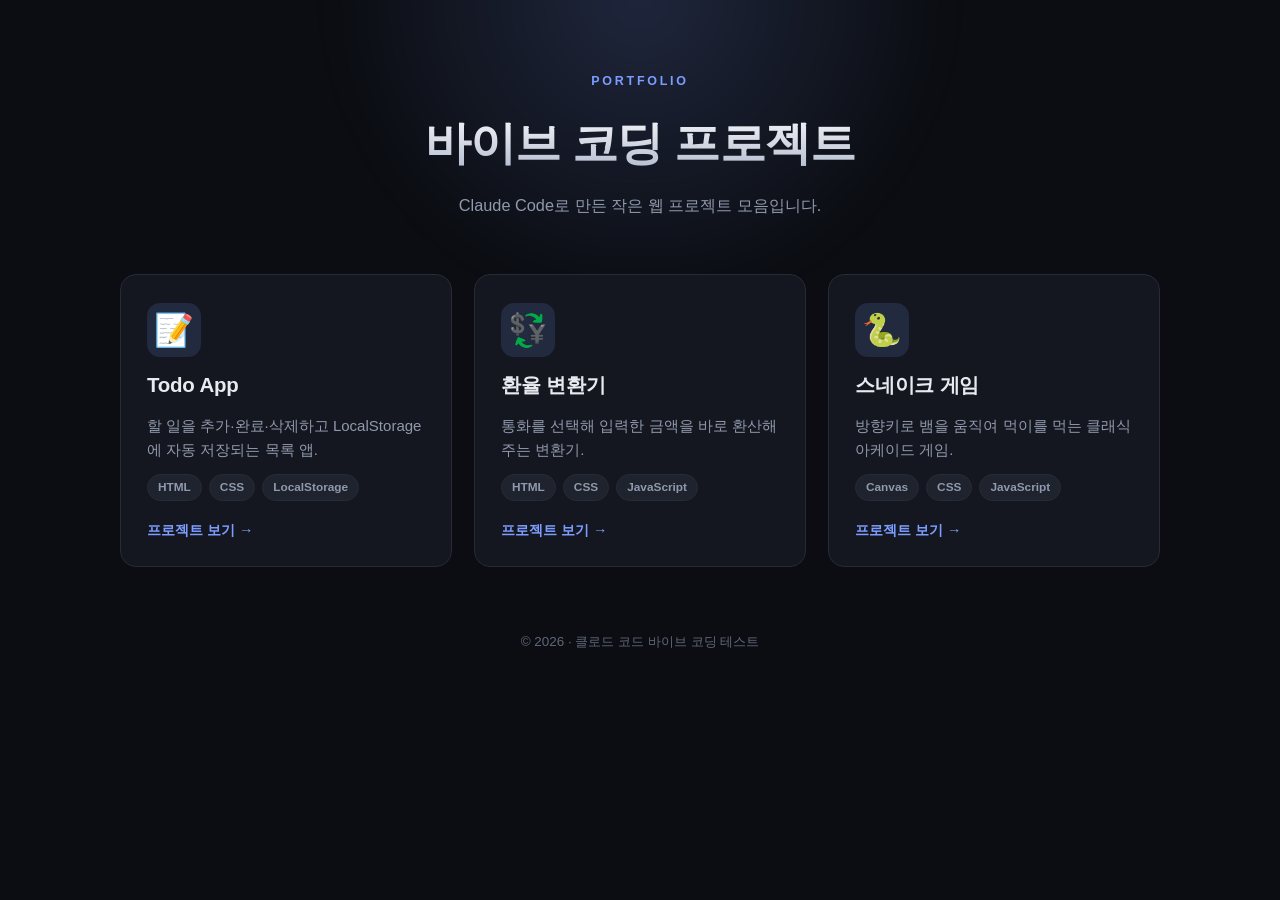
==== index.html @ dca4a6d1 "Initial commit: My portfolio with 3 projects Co-Authored-By: Claude Opus 5 (1M context) <noreply@ant" ====
<!DOCTYPE html>
<html lang="ko">
<head>
  <meta charset="UTF-8">
  <meta name="viewport" content="width=device-width, initial-scale=1.0">
  <title>My Portfolio</title>
  <link rel="stylesheet" href="style.css">
</head>
<body>
  <div class="glow"></div>

  <header class="header">
    <p class="eyebrow">PORTFOLIO</p>
    <h1 class="title">바이브 코딩 프로젝트</h1>
    <p class="subtitle">Claude Code로 만든 작은 웹 프로젝트 모음입니다.</p>
  </header>

  <main class="grid">
    <article class="card" data-link="My-todo-app/index.html" tabindex="0" role="link"
             aria-label="Todo App 프로젝트 열기">
      <div class="card-icon">📝</div>
      <h2 class="card-title">Todo App</h2>
      <p class="card-desc">할 일을 추가·완료·삭제하고 LocalStorage에 자동 저장되는 목록 앱.</p>
      <ul class="tags">
        <li>HTML</li>
        <li>CSS</li>
        <li>LocalStorage</li>
      </ul>
      <span class="card-cta">프로젝트 보기 <span aria-hidden="true">→</span></span>
    </article>

    <article class="card" data-link="fxconveter/index.html" tabindex="0" role="link"
             aria-label="환율 변환기 프로젝트 열기">
      <div class="card-icon">💱</div>
      <h2 class="card-title">환율 변환기</h2>
      <p class="card-desc">통화를 선택해 입력한 금액을 바로 환산해주는 변환기.</p>
      <ul class="tags">
        <li>HTML</li>
        <li>CSS</li>
        <li>JavaScript</li>
      </ul>
      <span class="card-cta">프로젝트 보기 <span aria-hidden="true">→</span></span>
    </article>

    <article class="card" data-link="Snake game/index.html" tabindex="0" role="link"
             aria-label="스네이크 게임 프로젝트 열기">
      <div class="card-icon">🐍</div>
      <h2 class="card-title">스네이크 게임</h2>
      <p class="card-desc">방향키로 뱀을 움직여 먹이를 먹는 클래식 아케이드 게임.</p>
      <ul class="tags">
        <li>Canvas</li>
        <li>CSS</li>
        <li>JavaScript</li>
      </ul>
      <span class="card-cta">프로젝트 보기 <span aria-hidden="true">→</span></span>
    </article>
  </main>

  <footer class="footer">
    <p>© 2026 · 클로드 코드 바이브 코딩 테스트</p>
  </footer>

  <script src="main.js"></script>
</body>
</html>
---- style.css ----
:root {
  --bg: #0b0d12;
  --surface: #14171f;
  --surface-hover: #1a1f2a;
  --border: #262b36;
  --border-hover: #3a4457;
  --text: #e8eaf0;
  --text-dim: #9099ad;
  --accent: #7c9cff;
  --accent-soft: rgba(124, 156, 255, 0.14);
}

* {
  margin: 0;
  padding: 0;
  box-sizing: border-box;
}

body {
  min-height: 100vh;
  background: var(--bg);
  color: var(--text);
  font-family: "Pretendard", "Segoe UI", -apple-system, sans-serif;
  line-height: 1.6;
  display: flex;
  flex-direction: column;
  align-items: center;
  padding: 72px 24px 40px;
  position: relative;
  overflow-x: hidden;
}

/* 배경 상단 은은한 빛 */
.glow {
  position: fixed;
  top: -280px;
  left: 50%;
  transform: translateX(-50%);
  width: 780px;
  height: 560px;
  background: radial-gradient(circle, rgba(124, 156, 255, 0.18), transparent 65%);
  filter: blur(20px);
  pointer-events: none;
  z-index: 0;
}

.header,
.grid,
.footer {
  position: relative;
  z-index: 1;
  width: 100%;
  max-width: 1040px;
}

/* ── 헤더 ── */
.header {
  text-align: center;
  margin-bottom: 56px;
}

.eyebrow {
  color: var(--accent);
  font-size: 0.78rem;
  font-weight: 700;
  letter-spacing: 0.22em;
  margin-bottom: 14px;
}

.title {
  font-size: clamp(2rem, 5vw, 2.9rem);
  font-weight: 800;
  letter-spacing: -0.02em;
  background: linear-gradient(180deg, #ffffff, #a8b2c8);
  -webkit-background-clip: text;
  background-clip: text;
  -webkit-text-fill-color: transparent;
}

.subtitle {
  color: var(--text-dim);
  margin-top: 12px;
  font-size: 1.02rem;
}

/* ── 카드 그리드 ── */
.grid {
  display: grid;
  grid-template-columns: repeat(auto-fit, minmax(280px, 1fr));
  gap: 22px;
}

.card {
  background: var(--surface);
  border: 1px solid var(--border);
  border-radius: 16px;
  padding: 28px 26px 24px;
  cursor: pointer;
  display: flex;
  flex-direction: column;
  gap: 12px;
  transition: transform 0.22s ease, background 0.22s ease,
              border-color 0.22s ease, box-shadow 0.22s ease;
}

.card:hover,
.card:focus-visible {
  transform: translateY(-6px);
  background: var(--surface-hover);
  border-color: var(--border-hover);
  box-shadow: 0 18px 40px rgba(0, 0, 0, 0.45);
  outline: none;
}

.card:focus-visible {
  border-color: var(--accent);
  box-shadow: 0 0 0 3px var(--accent-soft), 0 18px 40px rgba(0, 0, 0, 0.45);
}

.card:active {
  transform: translateY(-2px);
}

.card-icon {
  font-size: 2rem;
  width: 54px;
  height: 54px;
  display: grid;
  place-items: center;
  background: var(--accent-soft);
  border-radius: 13px;
}

.card-title {
  font-size: 1.28rem;
  font-weight: 700;
  letter-spacing: -0.01em;
}

.card-desc {
  color: var(--text-dim);
  font-size: 0.94rem;
  flex: 1;
}

.tags {
  list-style: none;
  display: flex;
  flex-wrap: wrap;
  gap: 7px;
}

.tags li {
  font-size: 0.74rem;
  font-weight: 600;
  color: var(--text-dim);
  background: #1e232e;
  border: 1px solid var(--border);
  border-radius: 999px;
  padding: 3px 10px;
}

.card-cta {
  color: var(--accent);
  font-size: 0.9rem;
  font-weight: 600;
  margin-top: 6px;
}

.card-cta span {
  display: inline-block;
  transition: transform 0.22s ease;
}

.card:hover .card-cta span,
.card:focus-visible .card-cta span {
  transform: translateX(5px);
}

/* ── 푸터 ── */
.footer {
  text-align: center;
  color: #5f6779;
  font-size: 0.84rem;
  margin-top: 64px;
}

@media (max-width: 600px) {
  body {
    padding: 48px 18px 32px;
  }

  .header {
    margin-bottom: 36px;
  }
}
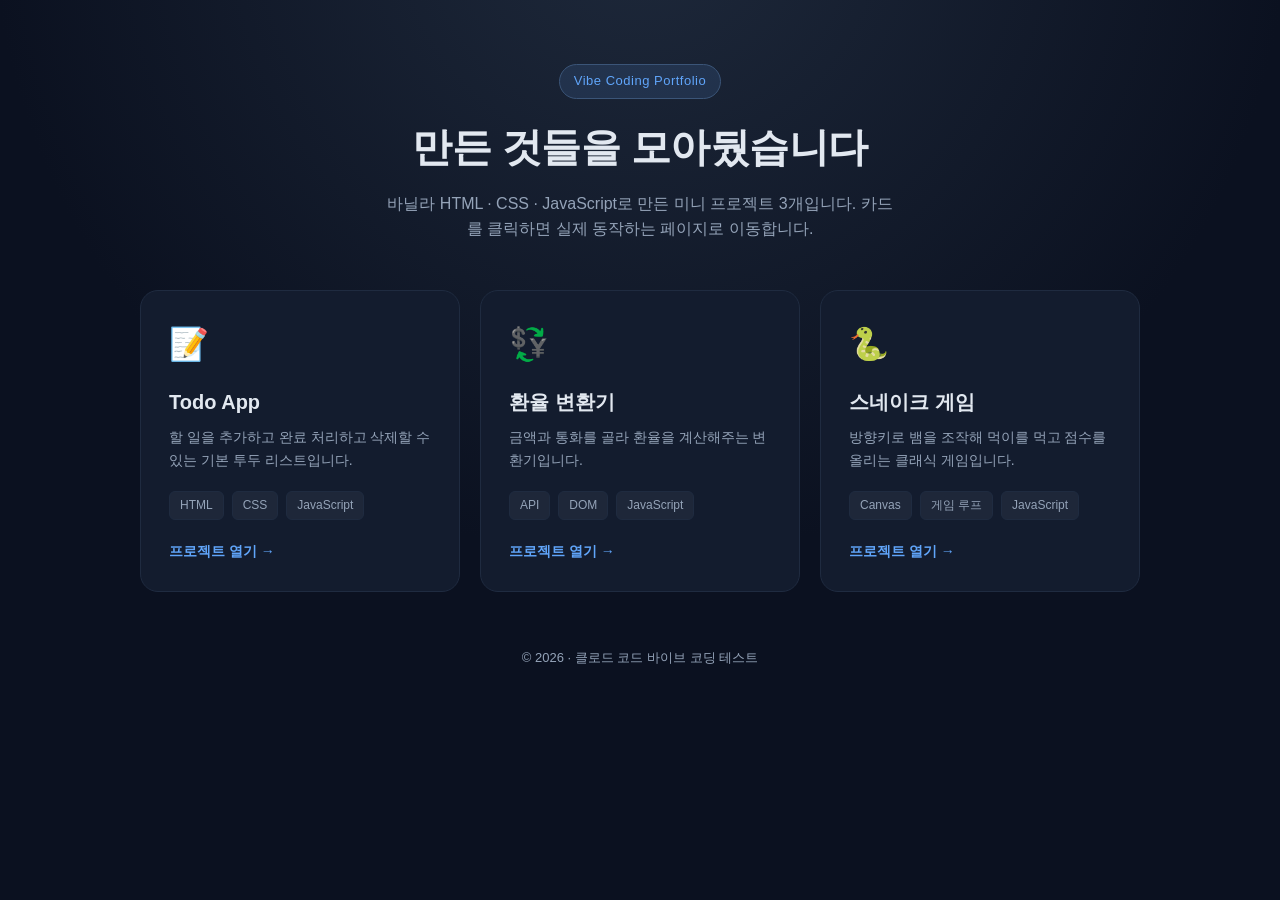
==== commit acf0c7c4: "Initial commit: MY Portfolio app completed Co-Authored-By: Claude Opus 5 (1M context) <noreply@anthr" ====
--- a/index.html
+++ b/index.html
@@ -1,65 +1,73 @@
 <!DOCTYPE html>
 <html lang="ko">
-<head>
-  <meta charset="UTF-8">
-  <meta name="viewport" content="width=device-width, initial-scale=1.0">
-  <title>My Portfolio</title>
-  <link rel="stylesheet" href="style.css">
-</head>
-<body>
-  <div class="glow"></div>
+  <head>
+    <meta charset="UTF-8" />
+    <meta name="viewport" content="width=device-width, initial-scale=1.0" />
+    <title>My Portfolio</title>
+    <link rel="stylesheet" href="style.css" />
+  </head>
+  <body>
+    <main class="page">
+      <!-- 상단 소개 영역 -->
+      <header class="hero">
+        <p class="hero__badge">Vibe Coding Portfolio</p>
+        <h1 class="hero__title">만든 것들을 모아뒀습니다</h1>
+        <p class="hero__desc">
+          바닐라 HTML · CSS · JavaScript로 만든 미니 프로젝트 3개입니다.
+          카드를 클릭하면 실제 동작하는 페이지로 이동합니다.
+        </p>
+      </header>
 
-  <header class="header">
-    <p class="eyebrow">PORTFOLIO</p>
-    <h1 class="title">바이브 코딩 프로젝트</h1>
-    <p class="subtitle">Claude Code로 만든 작은 웹 프로젝트 모음입니다.</p>
-  </header>
+      <!-- 프로젝트 카드 목록 -->
+      <section class="projects" aria-label="프로젝트 목록">
+        <article class="card" data-link="To%20do/index.html" tabindex="0" role="link">
+          <span class="card__icon" aria-hidden="true">📝</span>
+          <h2 class="card__title">Todo App</h2>
+          <p class="card__desc">
+            할 일을 추가하고 완료 처리하고 삭제할 수 있는 기본 투두 리스트입니다.
+          </p>
+          <ul class="card__tags">
+            <li>HTML</li>
+            <li>CSS</li>
+            <li>JavaScript</li>
+          </ul>
+          <span class="card__more">프로젝트 열기 →</span>
+        </article>
 
-  <main class="grid">
-    <article class="card" data-link="My-todo-app/index.html" tabindex="0" role="link"
-             aria-label="Todo App 프로젝트 열기">
-      <div class="card-icon">📝</div>
-      <h2 class="card-title">Todo App</h2>
-      <p class="card-desc">할 일을 추가·완료·삭제하고 LocalStorage에 자동 저장되는 목록 앱.</p>
-      <ul class="tags">
-        <li>HTML</li>
-        <li>CSS</li>
-        <li>LocalStorage</li>
-      </ul>
-      <span class="card-cta">프로젝트 보기 <span aria-hidden="true">→</span></span>
-    </article>
+        <article class="card" data-link="fxconveter/index.html" tabindex="0" role="link">
+          <span class="card__icon" aria-hidden="true">💱</span>
+          <h2 class="card__title">환율 변환기</h2>
+          <p class="card__desc">
+            금액과 통화를 골라 환율을 계산해주는 변환기입니다.
+          </p>
+          <ul class="card__tags">
+            <li>API</li>
+            <li>DOM</li>
+            <li>JavaScript</li>
+          </ul>
+          <span class="card__more">프로젝트 열기 →</span>
+        </article>
 
-    <article class="card" data-link="fxconveter/index.html" tabindex="0" role="link"
-             aria-label="환율 변환기 프로젝트 열기">
-      <div class="card-icon">💱</div>
-      <h2 class="card-title">환율 변환기</h2>
-      <p class="card-desc">통화를 선택해 입력한 금액을 바로 환산해주는 변환기.</p>
-      <ul class="tags">
-        <li>HTML</li>
-        <li>CSS</li>
-        <li>JavaScript</li>
-      </ul>
-      <span class="card-cta">프로젝트 보기 <span aria-hidden="true">→</span></span>
-    </article>
+        <article class="card" data-link="Snake%20game/index.html" tabindex="0" role="link">
+          <span class="card__icon" aria-hidden="true">🐍</span>
+          <h2 class="card__title">스네이크 게임</h2>
+          <p class="card__desc">
+            방향키로 뱀을 조작해 먹이를 먹고 점수를 올리는 클래식 게임입니다.
+          </p>
+          <ul class="card__tags">
+            <li>Canvas</li>
+            <li>게임 루프</li>
+            <li>JavaScript</li>
+          </ul>
+          <span class="card__more">프로젝트 열기 →</span>
+        </article>
+      </section>
 
-    <article class="card" data-link="Snake game/index.html" tabindex="0" role="link"
-             aria-label="스네이크 게임 프로젝트 열기">
-      <div class="card-icon">🐍</div>
-      <h2 class="card-title">스네이크 게임</h2>
-      <p class="card-desc">방향키로 뱀을 움직여 먹이를 먹는 클래식 아케이드 게임.</p>
-      <ul class="tags">
-        <li>Canvas</li>
-        <li>CSS</li>
-        <li>JavaScript</li>
-      </ul>
-      <span class="card-cta">프로젝트 보기 <span aria-hidden="true">→</span></span>
-    </article>
-  </main>
+      <footer class="footer">
+        <p>© 2026 · 클로드 코드 바이브 코딩 테스트</p>
+      </footer>
+    </main>
 
-  <footer class="footer">
-    <p>© 2026 · 클로드 코드 바이브 코딩 테스트</p>
-  </footer>
-
-  <script src="main.js"></script>
-</body>
+    <script src="main.js"></script>
+  </body>
 </html>
--- a/style.css
+++ b/style.css
@@ -1,196 +1,197 @@
-:root {
-  --bg: #0b0d12;
-  --surface: #14171f;
-  --surface-hover: #1a1f2a;
-  --border: #262b36;
-  --border-hover: #3a4457;
-  --text: #e8eaf0;
-  --text-dim: #9099ad;
-  --accent: #7c9cff;
-  --accent-soft: rgba(124, 156, 255, 0.14);
-}
-
+/* 기본 초기화 */
 * {
   margin: 0;
   padding: 0;
   box-sizing: border-box;
 }
 
+/* 다크 모드 색상 값을 한곳에서 관리 */
+:root {
+  --bg: #0b1120;
+  --bg-glow: #1e293b;
+  --card: #131c2e;
+  --card-hover: #18233a;
+  --border: #1f2b40;
+  --border-hover: #3b5578;
+  --text: #e2e8f0;
+  --text-dim: #94a3b8;
+  --accent: #60a5fa;
+  --accent-soft: rgba(96, 165, 250, 0.12);
+  --shadow: 0 18px 40px rgba(0, 0, 0, 0.45);
+}
+
 body {
   min-height: 100vh;
+  padding: 64px 24px;
   background: var(--bg);
+  /* 화면 위쪽에 은은한 빛 번짐 효과 */
+  background-image: radial-gradient(
+    circle at 50% -10%,
+    var(--bg-glow) 0%,
+    var(--bg) 55%
+  );
   color: var(--text);
-  font-family: "Pretendard", "Segoe UI", -apple-system, sans-serif;
+  font-family: "Segoe UI", "Pretendard", "Malgun Gothic", sans-serif;
   line-height: 1.6;
+}
+
+.page {
+  width: 100%;
+  max-width: 1000px;
+  margin: 0 auto;
+}
+
+/* 상단 소개 영역 */
+.hero {
+  margin-bottom: 48px;
+  text-align: center;
+}
+
+.hero__badge {
+  display: inline-block;
+  margin-bottom: 16px;
+  padding: 6px 14px;
+  border: 1px solid var(--border-hover);
+  border-radius: 999px;
+  background: var(--accent-soft);
+  color: var(--accent);
+  font-size: 13px;
+  letter-spacing: 0.5px;
+}
+
+.hero__title {
+  margin-bottom: 12px;
+  font-size: 40px;
+  font-weight: 700;
+  letter-spacing: -0.5px;
+}
+
+.hero__desc {
+  max-width: 520px;
+  margin: 0 auto;
+  color: var(--text-dim);
+  font-size: 16px;
+}
+
+/* 카드 목록 - 화면 폭에 따라 자동으로 열 개수 조정 */
+.projects {
+  display: grid;
+  grid-template-columns: repeat(auto-fit, minmax(280px, 1fr));
+  gap: 20px;
+}
+
+/* 프로젝트 카드 */
+.card {
   display: flex;
   flex-direction: column;
-  align-items: center;
-  padding: 72px 24px 40px;
-  position: relative;
-  overflow-x: hidden;
-}
-
-/* 배경 상단 은은한 빛 */
-.glow {
-  position: fixed;
-  top: -280px;
-  left: 50%;
-  transform: translateX(-50%);
-  width: 780px;
-  height: 560px;
-  background: radial-gradient(circle, rgba(124, 156, 255, 0.18), transparent 65%);
-  filter: blur(20px);
-  pointer-events: none;
-  z-index: 0;
-}
-
-.header,
-.grid,
-.footer {
-  position: relative;
-  z-index: 1;
-  width: 100%;
-  max-width: 1040px;
-}
-
-/* ── 헤더 ── */
-.header {
-  text-align: center;
-  margin-bottom: 56px;
-}
-
-.eyebrow {
-  color: var(--accent);
-  font-size: 0.78rem;
-  font-weight: 700;
-  letter-spacing: 0.22em;
-  margin-bottom: 14px;
-}
-
-.title {
-  font-size: clamp(2rem, 5vw, 2.9rem);
-  font-weight: 800;
-  letter-spacing: -0.02em;
-  background: linear-gradient(180deg, #ffffff, #a8b2c8);
-  -webkit-background-clip: text;
-  background-clip: text;
-  -webkit-text-fill-color: transparent;
-}
-
-.subtitle {
-  color: var(--text-dim);
-  margin-top: 12px;
-  font-size: 1.02rem;
-}
-
-/* ── 카드 그리드 ── */
-.grid {
-  display: grid;
-  grid-template-columns: repeat(auto-fit, minmax(280px, 1fr));
-  gap: 22px;
-}
-
-.card {
-  background: var(--surface);
+  padding: 28px;
   border: 1px solid var(--border);
-  border-radius: 16px;
-  padding: 28px 26px 24px;
+  border-radius: 18px;
+  background: var(--card);
   cursor: pointer;
-  display: flex;
-  flex-direction: column;
-  gap: 12px;
-  transition: transform 0.22s ease, background 0.22s ease,
-              border-color 0.22s ease, box-shadow 0.22s ease;
+  transition: transform 0.2s ease, border-color 0.2s ease,
+    background 0.2s ease, box-shadow 0.2s ease;
 }
 
 .card:hover,
 .card:focus-visible {
   transform: translateY(-6px);
-  background: var(--surface-hover);
   border-color: var(--border-hover);
-  box-shadow: 0 18px 40px rgba(0, 0, 0, 0.45);
+  background: var(--card-hover);
+  box-shadow: var(--shadow);
   outline: none;
 }
 
-.card:focus-visible {
-  border-color: var(--accent);
-  box-shadow: 0 0 0 3px var(--accent-soft), 0 18px 40px rgba(0, 0, 0, 0.45);
+.card__icon {
+  margin-bottom: 16px;
+  font-size: 32px;
 }
 
-.card:active {
-  transform: translateY(-2px);
+.card__title {
+  margin-bottom: 8px;
+  font-size: 20px;
+  font-weight: 600;
 }
 
-.card-icon {
-  font-size: 2rem;
-  width: 54px;
-  height: 54px;
-  display: grid;
-  place-items: center;
-  background: var(--accent-soft);
-  border-radius: 13px;
+.card__desc {
+  margin-bottom: 20px;
+  color: var(--text-dim);
+  font-size: 14px;
 }
 
-.card-title {
-  font-size: 1.28rem;
-  font-weight: 700;
-  letter-spacing: -0.01em;
+/* 기술 태그 */
+.card__tags {
+  display: flex;
+  flex-wrap: wrap;
+  gap: 8px;
+  margin-top: auto;
+  margin-bottom: 20px;
+  list-style: none;
 }
 
-.card-desc {
+.card__tags li {
+  padding: 4px 10px;
+  border: 1px solid var(--border);
+  border-radius: 6px;
+  background: rgba(148, 163, 184, 0.08);
   color: var(--text-dim);
-  font-size: 0.94rem;
-  flex: 1;
+  font-size: 12px;
 }
 
-.tags {
-  list-style: none;
-  display: flex;
-  flex-wrap: wrap;
-  gap: 7px;
+.card__more {
+  color: var(--accent);
+  font-size: 14px;
+  font-weight: 600;
+  transition: transform 0.2s ease;
 }
 
-.tags li {
-  font-size: 0.74rem;
-  font-weight: 600;
-  color: var(--text-dim);
-  background: #1e232e;
-  border: 1px solid var(--border);
-  border-radius: 999px;
-  padding: 3px 10px;
+.card:hover .card__more,
+.card:focus-visible .card__more {
+  transform: translateX(4px);
 }
 
-.card-cta {
-  color: var(--accent);
-  font-size: 0.9rem;
-  font-weight: 600;
-  margin-top: 6px;
+.footer {
+  margin-top: 56px;
+  color: var(--text-dim);
+  font-size: 13px;
+  text-align: center;
 }
 
-.card-cta span {
-  display: inline-block;
-  transition: transform 0.22s ease;
+/* 카드 등장 애니메이션 (main.js에서 지연 시간 지정) */
+.card--reveal {
+  opacity: 0;
+  transform: translateY(16px);
+  animation: reveal 0.5s ease forwards;
 }
 
-.card:hover .card-cta span,
-.card:focus-visible .card-cta span {
-  transform: translateX(5px);
+@keyframes reveal {
+  to {
+    opacity: 1;
+    transform: translateY(0);
+  }
 }
 
-/* ── 푸터 ── */
-.footer {
-  text-align: center;
-  color: #5f6779;
-  font-size: 0.84rem;
-  margin-top: 64px;
+/* 모션 최소화를 선호하는 사용자는 애니메이션 제외 */
+@media (prefers-reduced-motion: reduce) {
+  .card,
+  .card__more {
+    transition: none;
+  }
+
+  .card--reveal {
+    opacity: 1;
+    transform: none;
+    animation: none;
+  }
 }
 
+/* 모바일 대응 */
 @media (max-width: 600px) {
   body {
-    padding: 48px 18px 32px;
+    padding: 40px 16px;
   }
 
-  .header {
-    margin-bottom: 36px;
+  .hero__title {
+    font-size: 30px;
   }
 }
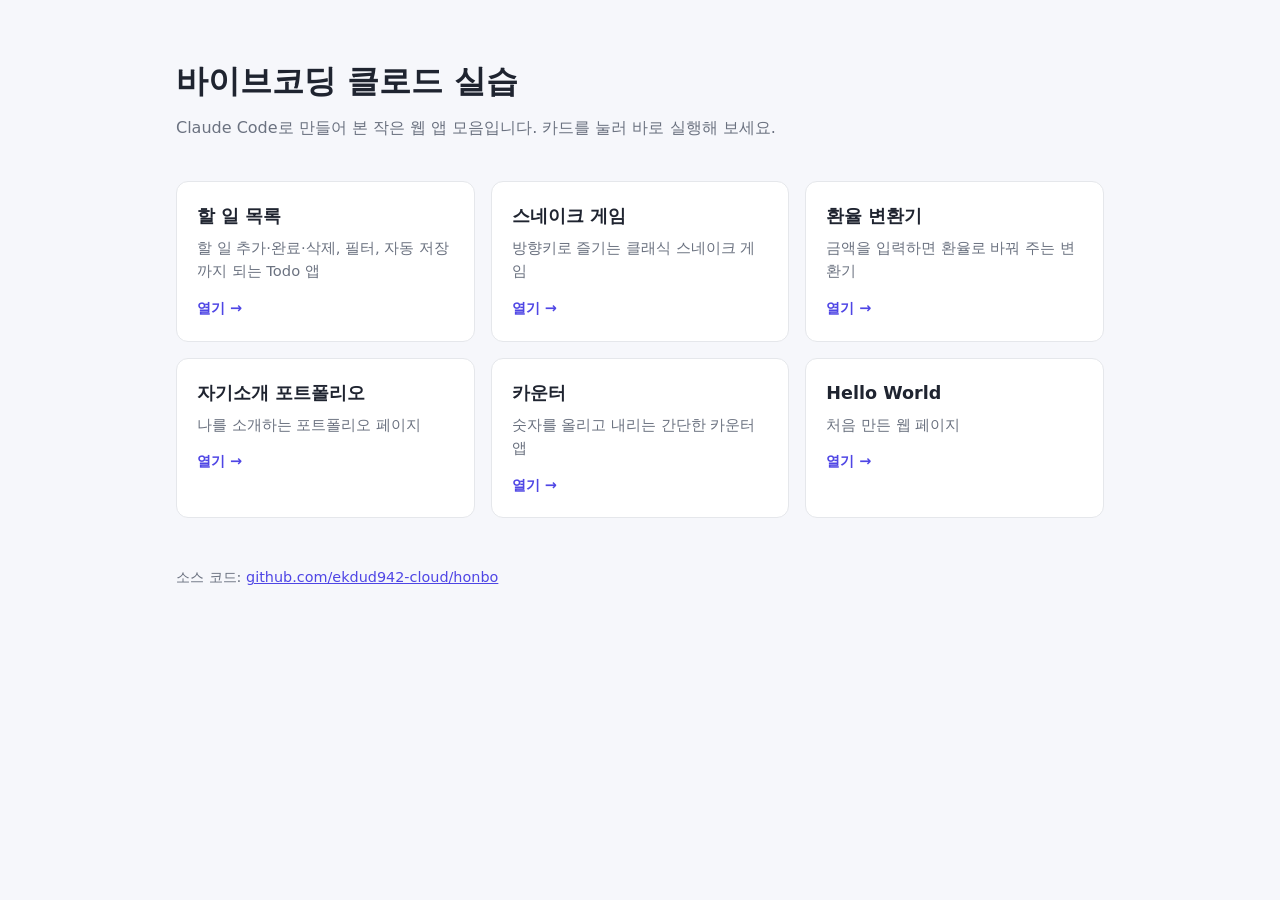
==== commit c0ac3a69: "Add landing page for GitHub Pages Co-Authored-By: Claude Sonnet 5.5 <noreply@anthropic.com>" ====
--- a/index.html
+++ b/index.html
@@ -1,73 +1,106 @@
 <!DOCTYPE html>
 <html lang="ko">
-  <head>
-    <meta charset="UTF-8" />
-    <meta name="viewport" content="width=device-width, initial-scale=1.0" />
-    <title>My Portfolio</title>
-    <link rel="stylesheet" href="style.css" />
-  </head>
-  <body>
-    <main class="page">
-      <!-- 상단 소개 영역 -->
-      <header class="hero">
-        <p class="hero__badge">Vibe Coding Portfolio</p>
-        <h1 class="hero__title">만든 것들을 모아뒀습니다</h1>
-        <p class="hero__desc">
-          바닐라 HTML · CSS · JavaScript로 만든 미니 프로젝트 3개입니다.
-          카드를 클릭하면 실제 동작하는 페이지로 이동합니다.
-        </p>
-      </header>
+<head>
+  <meta charset="UTF-8">
+  <meta name="viewport" content="width=device-width, initial-scale=1.0">
+  <title>바이브코딩 클로드 실습</title>
+  <style>
+    :root {
+      --bg: #f6f7fb;
+      --card: #ffffff;
+      --text: #1f2430;
+      --muted: #6b7280;
+      --accent: #4f46e5;
+      --border: #e5e7eb;
+    }
+    @media (prefers-color-scheme: dark) {
+      :root {
+        --bg: #12141a;
+        --card: #1c1f28;
+        --text: #eceef3;
+        --muted: #9aa1b0;
+        --accent: #8b87ff;
+        --border: #2b2f3b;
+      }
+    }
+    * { box-sizing: border-box; }
+    body {
+      margin: 0;
+      background: var(--bg);
+      color: var(--text);
+      font-family: "Pretendard", "Malgun Gothic", system-ui, sans-serif;
+      line-height: 1.6;
+    }
+    main { max-width: 960px; margin: 0 auto; padding: 56px 16px 72px; }
+    h1 { margin: 0 0 8px; font-size: 2rem; }
+    .lead { margin: 0 0 40px; color: var(--muted); }
+    .grid {
+      display: grid;
+      grid-template-columns: repeat(auto-fill, minmax(260px, 1fr));
+      gap: 16px;
+    }
+    .card {
+      display: block;
+      padding: 20px;
+      background: var(--card);
+      border: 1px solid var(--border);
+      border-radius: 12px;
+      color: inherit;
+      text-decoration: none;
+      transition: transform .15s, border-color .15s;
+    }
+    .card:hover, .card:focus-visible {
+      transform: translateY(-2px);
+      border-color: var(--accent);
+    }
+    .card h2 { margin: 0 0 6px; font-size: 1.1rem; }
+    .card p { margin: 0 0 12px; color: var(--muted); font-size: .92rem; }
+    .go { color: var(--accent); font-size: .9rem; font-weight: 600; }
+    footer { margin-top: 48px; color: var(--muted); font-size: .9rem; }
+    footer a { color: var(--accent); }
+  </style>
+</head>
+<body>
+  <main>
+    <h1>바이브코딩 클로드 실습</h1>
+    <p class="lead">Claude Code로 만들어 본 작은 웹 앱 모음입니다. 카드를 눌러 바로 실행해 보세요.</p>
 
-      <!-- 프로젝트 카드 목록 -->
-      <section class="projects" aria-label="프로젝트 목록">
-        <article class="card" data-link="To%20do/index.html" tabindex="0" role="link">
-          <span class="card__icon" aria-hidden="true">📝</span>
-          <h2 class="card__title">Todo App</h2>
-          <p class="card__desc">
-            할 일을 추가하고 완료 처리하고 삭제할 수 있는 기본 투두 리스트입니다.
-          </p>
-          <ul class="card__tags">
-            <li>HTML</li>
-            <li>CSS</li>
-            <li>JavaScript</li>
-          </ul>
-          <span class="card__more">프로젝트 열기 →</span>
-        </article>
+    <div class="grid">
+      <a class="card" href="To%20do/">
+        <h2>할 일 목록</h2>
+        <p>할 일 추가·완료·삭제, 필터, 자동 저장까지 되는 Todo 앱</p>
+        <span class="go">열기 →</span>
+      </a>
+      <a class="card" href="Snake%20game/">
+        <h2>스네이크 게임</h2>
+        <p>방향키로 즐기는 클래식 스네이크 게임</p>
+        <span class="go">열기 →</span>
+      </a>
+      <a class="card" href="fxconveter/">
+        <h2>환율 변환기</h2>
+        <p>금액을 입력하면 환율로 바꿔 주는 변환기</p>
+        <span class="go">열기 →</span>
+      </a>
+      <a class="card" href="My-Portfolio/">
+        <h2>자기소개 포트폴리오</h2>
+        <p>나를 소개하는 포트폴리오 페이지</p>
+        <span class="go">열기 →</span>
+      </a>
+      <a class="card" href="Counter/">
+        <h2>카운터</h2>
+        <p>숫자를 올리고 내리는 간단한 카운터 앱</p>
+        <span class="go">열기 →</span>
+      </a>
+      <a class="card" href="Hello-world/">
+        <h2>Hello World</h2>
+        <p>처음 만든 웹 페이지</p>
+        <span class="go">열기 →</span>
+      </a>
+    </div>
 
-        <article class="card" data-link="fxconveter/index.html" tabindex="0" role="link">
-          <span class="card__icon" aria-hidden="true">💱</span>
-          <h2 class="card__title">환율 변환기</h2>
-          <p class="card__desc">
-            금액과 통화를 골라 환율을 계산해주는 변환기입니다.
-          </p>
-          <ul class="card__tags">
-            <li>API</li>
-            <li>DOM</li>
-            <li>JavaScript</li>
-          </ul>
-          <span class="card__more">프로젝트 열기 →</span>
-        </article>
-
-        <article class="card" data-link="Snake%20game/index.html" tabindex="0" role="link">
-          <span class="card__icon" aria-hidden="true">🐍</span>
-          <h2 class="card__title">스네이크 게임</h2>
-          <p class="card__desc">
-            방향키로 뱀을 조작해 먹이를 먹고 점수를 올리는 클래식 게임입니다.
-          </p>
-          <ul class="card__tags">
-            <li>Canvas</li>
-            <li>게임 루프</li>
-            <li>JavaScript</li>
-          </ul>
-          <span class="card__more">프로젝트 열기 →</span>
-        </article>
-      </section>
-
-      <footer class="footer">
-        <p>© 2026 · 클로드 코드 바이브 코딩 테스트</p>
-      </footer>
-    </main>
-
-    <script src="main.js"></script>
-  </body>
+    <footer>
+      소스 코드: <a href="https://github.com/ekdud942-cloud/honbo">github.com/ekdud942-cloud/honbo</a>
+    </footer>
+  </main>
+</body>
 </html>
